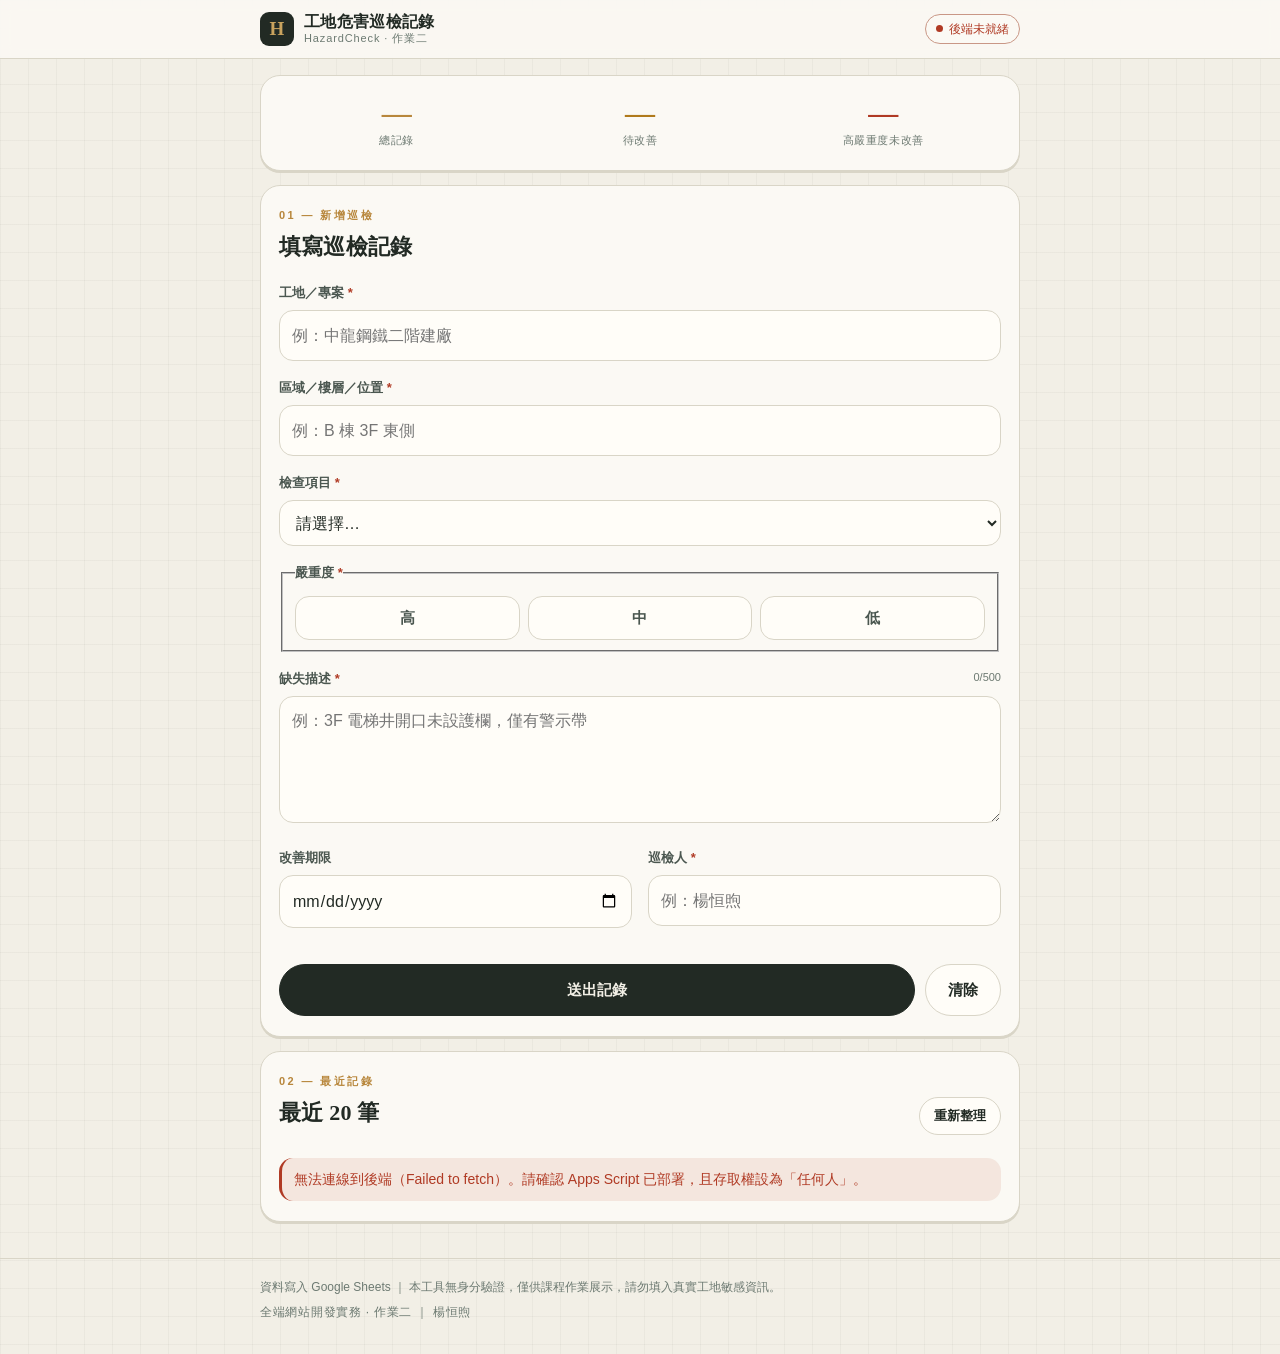
==== index.html @ 85766ab5 "refactor: 前端檔案移到 repo 根目錄，以符合 GitHub Pages 分支部署要求" ====
<!doctype html>
<html lang="zh-Hant">
<head>
  <meta charset="utf-8">
  <meta name="viewport" content="width=device-width, initial-scale=1">
  <meta name="theme-color" content="#faf8f4" media="(prefers-color-scheme: light)">
  <meta name="theme-color" content="#141210" media="(prefers-color-scheme: dark)">
  <title>工地危害巡檢記錄</title>
  <meta name="description" content="工地安衛人員的現場危害巡檢記錄工具：填寫即寫入 Google Sheets，並即時顯示缺失統計。">
  <meta name="robots" content="noindex,nofollow">
  <link rel="icon" href="data:image/svg+xml,<svg xmlns='http://www.w3.org/2000/svg' viewBox='0 0 100 100'><rect width='100' height='100' rx='22' fill='%23141210'/><text x='50' y='70' font-size='56' font-family='Georgia,serif' font-weight='700' text-anchor='middle' fill='%23c9a35e'>H</text></svg>">
  <link rel="stylesheet" href="./style.css">
</head>
<body>
  <header class="topbar">
    <div class="wrap topbar-inner">
      <div class="brand">
        <span class="brand-mark">H</span>
        <span class="brand-text">
          <strong>工地危害巡檢記錄</strong>
          <small>HazardCheck · 作業二</small>
        </span>
      </div>
      <span id="backend-status" class="status status--idle" role="status" aria-live="polite">
        <span class="dot"></span><span class="status-text">檢查後端…</span>
      </span>
    </div>
  </header>

  <main class="wrap">

    <!-- 統計 -->
    <section class="card stats-card" aria-labelledby="stats-heading">
      <h2 id="stats-heading" class="visually-hidden">統計</h2>
      <dl class="stats">
        <div class="stat">
          <dt>總記錄</dt>
          <dd id="stat-total">—</dd>
        </div>
        <div class="stat stat--warn">
          <dt>待改善</dt>
          <dd id="stat-open">—</dd>
        </div>
        <div class="stat stat--danger">
          <dt>高嚴重度未改善</dt>
          <dd id="stat-high">—</dd>
        </div>
      </dl>
    </section>

    <!-- 表單 -->
    <section class="card" aria-labelledby="form-heading">
      <p class="eyebrow">01 — 新增巡檢</p>
      <h2 id="form-heading" class="section-title">填寫巡檢記錄</h2>

      <form id="inspection-form" novalidate>
        <div class="field">
          <label for="f-site">工地／專案 <span class="req">*</span></label>
          <input id="f-site" name="site" type="text" maxlength="50" autocomplete="off"
                 list="site-list" placeholder="例：中龍鋼鐵二階建廠" required>
          <datalist id="site-list"></datalist>
          <p class="hint" data-error-for="site"></p>
        </div>

        <div class="field">
          <label for="f-area">區域／樓層／位置 <span class="req">*</span></label>
          <input id="f-area" name="area" type="text" maxlength="50" autocomplete="off"
                 placeholder="例：B 棟 3F 東側" required>
          <p class="hint" data-error-for="area"></p>
        </div>

        <div class="field">
          <label for="f-item">檢查項目 <span class="req">*</span></label>
          <select id="f-item" name="item" required>
            <option value="">請選擇…</option>
          </select>
          <p class="hint" data-error-for="item"></p>
        </div>

        <fieldset class="field">
          <legend>嚴重度 <span class="req">*</span></legend>
          <div class="segmented" role="radiogroup" aria-label="嚴重度">
            <label class="seg seg--high">
              <input type="radio" name="severity" value="高" required>
              <span>高</span>
            </label>
            <label class="seg seg--mid">
              <input type="radio" name="severity" value="中">
              <span>中</span>
            </label>
            <label class="seg seg--low">
              <input type="radio" name="severity" value="低">
              <span>低</span>
            </label>
          </div>
          <p class="hint" data-error-for="severity"></p>
        </fieldset>

        <div class="field">
          <label for="f-desc">缺失描述 <span class="req">*</span>
            <span class="counter"><span id="desc-count">0</span>/500</span>
          </label>
          <textarea id="f-desc" name="desc" rows="4" maxlength="500" required
                    placeholder="例：3F 電梯井開口未設護欄，僅有警示帶"></textarea>
          <p class="hint" data-error-for="desc"></p>
        </div>

        <div class="field-row">
          <div class="field">
            <label for="f-due">改善期限</label>
            <input id="f-due" name="dueDate" type="date">
            <p class="hint" data-error-for="dueDate"></p>
          </div>
          <div class="field">
            <label for="f-inspector">巡檢人 <span class="req">*</span></label>
            <input id="f-inspector" name="inspector" type="text" maxlength="30" autocomplete="off"
                   placeholder="例：楊恒煦" required>
            <p class="hint" data-error-for="inspector"></p>
          </div>
        </div>

        <div class="actions">
          <button id="submit-btn" type="submit" class="btn btn--primary">送出記錄</button>
          <button id="reset-btn" type="reset" class="btn btn--ghost">清除</button>
        </div>

        <p id="form-message" class="message" role="status" aria-live="polite"></p>
      </form>
    </section>

    <!-- 最近記錄 -->
    <section class="card" aria-labelledby="list-heading">
      <p class="eyebrow">02 — 最近記錄</p>
      <div class="list-head">
        <h2 id="list-heading" class="section-title">最近 20 筆</h2>
        <button id="refresh-btn" type="button" class="btn btn--ghost btn--sm">重新整理</button>
      </div>
      <p id="list-empty" class="empty" hidden>還沒有任何記錄。填寫第一筆吧。</p>
      <p id="list-error" class="message message--error" hidden></p>
      <ul id="record-list" class="records"></ul>
    </section>

  </main>

  <footer class="footer">
    <div class="wrap">
      <p>資料寫入 Google Sheets ｜ 本工具無身分驗證，僅供課程作業展示，請勿填入真實工地敏感資訊。</p>
      <p class="footer-meta">全端網站開發實務 · 作業二 ｜ 楊恒煦</p>
    </div>
  </footer>

  <template id="record-template">
    <li class="record">
      <div class="record-head">
        <span class="record-sev"></span>
        <span class="record-site"></span>
        <time class="record-time"></time>
      </div>
      <p class="record-area"></p>
      <p class="record-item"></p>
      <p class="record-desc"></p>
      <p class="record-foot"></p>
    </li>
  </template>

  <script src="./app.js"></script>
</body>
</html>
---- style.css ----
/* 工地危害巡檢記錄 — 樣式
   設計語言沿用個人 CV 網站：暖金主色、素紙底、襯線標題。手機優先。 */

:root {
  color-scheme: light;

  --gold: #b8873c;
  --gold-soft: #c9a35e;
  --ink: #222a24;
  --ink-2: #4b5750;
  --ink-3: #6d7a72;
  --paper: #f2efe6;
  --card: #fbf9f4;
  --line: #d9d5c7;
  --field: #fffdf8;

  --high: #b03a24;
  --mid: #b07a1c;
  --low: #4a7a58;

  --radius: 14px;
  --radius-lg: 20px;
  --shadow: 0 2px 0 var(--line);

  --serif: "Noto Serif TC", Georgia, "PMingLiU", serif;
  --sans: "Noto Sans TC", -apple-system, "Segoe UI", "Microsoft JhengHei", sans-serif;
}

@media (prefers-color-scheme: dark) {
  :root {
    color-scheme: dark;
    --gold: #d9ad63;
    --gold-soft: #c9a35e;
    --ink: #ece7dc;
    --ink-2: #c2bbae;
    --ink-3: #948d80;
    --paper: #14130f;
    --card: #1d1b16;
    --line: #35322a;
    --field: #232019;
    --high: #e2705a;
    --mid: #d9a94a;
    --low: #7fb28f;
    --shadow: 0 2px 0 var(--line);
  }
}

* { box-sizing: border-box; }

html { -webkit-text-size-adjust: 100%; }

body {
  margin: 0;
  min-height: 100vh;
  font-family: var(--sans);
  color: var(--ink);
  background-color: var(--paper);
  background-image:
    linear-gradient(color-mix(in srgb, var(--ink) 4%, transparent) 1px, transparent 1px),
    linear-gradient(90deg, color-mix(in srgb, var(--ink) 4%, transparent) 1px, transparent 1px);
  background-size: 28px 28px;
  line-height: 1.7;
}

.wrap {
  width: min(100% - 32px, 760px);
  margin-inline: auto;
}

.visually-hidden {
  position: absolute;
  width: 1px; height: 1px;
  padding: 0; margin: -1px;
  overflow: hidden; clip: rect(0 0 0 0);
  white-space: nowrap; border: 0;
}

/* ── 頂部 ───────────────────────────── */
.topbar {
  border-bottom: 1px solid var(--line);
  background: color-mix(in srgb, var(--card) 88%, transparent);
  backdrop-filter: blur(8px);
  position: sticky;
  top: 0;
  z-index: 10;
}

.topbar-inner {
  display: flex;
  align-items: center;
  justify-content: space-between;
  gap: 12px;
  padding: 12px 0;
}

.brand { display: flex; align-items: center; gap: 10px; min-width: 0; }

.brand-mark {
  flex: none;
  width: 34px; height: 34px;
  display: grid; place-items: center;
  border-radius: 9px;
  background: var(--ink);
  color: var(--gold-soft);
  font-family: var(--serif);
  font-weight: 700;
  font-size: 19px;
}

.brand-text { display: flex; flex-direction: column; line-height: 1.25; min-width: 0; }
.brand-text strong { font-family: var(--serif); font-size: 16px; letter-spacing: .02em; }
.brand-text small { color: var(--ink-3); font-size: 11px; letter-spacing: .08em; }

.status {
  flex: none;
  display: inline-flex; align-items: center; gap: 6px;
  font-size: 12px;
  color: var(--ink-3);
  border: 1px solid var(--line);
  border-radius: 999px;
  padding: 4px 10px;
  background: var(--card);
  white-space: nowrap;
}
.status .dot {
  width: 7px; height: 7px; border-radius: 50%;
  background: var(--ink-3);
}
.status--ok .dot { background: var(--low); }
.status--ok { color: var(--low); border-color: color-mix(in srgb, var(--low) 40%, var(--line)); }
.status--bad .dot { background: var(--high); }
.status--bad { color: var(--high); border-color: color-mix(in srgb, var(--high) 40%, var(--line)); }

/* ── 卡片 ───────────────────────────── */
main { padding: 16px 0 8px; display: grid; gap: 14px; }

.card {
  background: var(--card);
  border: 1px solid var(--line);
  border-radius: var(--radius-lg);
  box-shadow: var(--shadow);
  padding: 20px 18px;
}

.eyebrow {
  margin: 0 0 4px;
  font-size: 11px;
  letter-spacing: .22em;
  text-transform: uppercase;
  color: var(--gold);
  font-weight: 700;
}

.section-title {
  margin: 0 0 16px;
  font-family: var(--serif);
  font-size: 22px;
  font-weight: 700;
  letter-spacing: .01em;
}

/* ── 統計 ───────────────────────────── */
.stats {
  display: grid;
  grid-template-columns: repeat(3, 1fr);
  gap: 8px;
  margin: 0;
  text-align: center;
}

.stat dt {
  font-size: 11px;
  color: var(--ink-3);
  letter-spacing: .06em;
  order: 2;
}

.stat dd {
  margin: 0 0 2px;
  font-family: var(--serif);
  font-size: 30px;
  font-weight: 700;
  color: var(--gold);
  line-height: 1.1;
  order: 1;
}

.stat { display: flex; flex-direction: column; }
.stat--warn dd { color: var(--mid); }
.stat--danger dd { color: var(--high); }

/* ── 表單 ───────────────────────────── */
.field { margin-bottom: 16px; min-width: 0; }

.field-row { display: grid; gap: 16px; }
@media (min-width: 560px) {
  .field-row { grid-template-columns: 1fr 1fr; }
}

label, legend {
  display: block;
  font-size: 13px;
  font-weight: 600;
  margin-bottom: 6px;
  color: var(--ink-2);
}

legend { padding: 0; }

.req { color: var(--high); font-weight: 700; }

.counter {
  float: right;
  font-weight: 400;
  font-size: 11px;
  color: var(--ink-3);
  font-variant-numeric: tabular-nums;
}

input[type="text"],
input[type="date"],
select,
textarea {
  width: 100%;
  font: inherit;
  font-size: 16px; /* 避免 iOS 自動放大 */
  color: var(--ink);
  background: var(--field);
  border: 1px solid var(--line);
  border-radius: var(--radius);
  padding: 11px 12px;
  min-height: 46px;
  transition: border-color .15s, box-shadow .15s;
}

textarea { min-height: 96px; resize: vertical; line-height: 1.6; }

input:focus-visible,
select:focus-visible,
textarea:focus-visible,
button:focus-visible {
  outline: 3px solid color-mix(in srgb, var(--gold) 55%, transparent);
  outline-offset: 2px;
  border-color: var(--gold);
}

input[aria-invalid="true"],
select[aria-invalid="true"],
textarea[aria-invalid="true"] {
  border-color: var(--high);
  background: color-mix(in srgb, var(--high) 6%, var(--field));
}

.hint {
  margin: 5px 0 0;
  font-size: 12px;
  color: var(--high);
  min-height: 0;
}

.hint:empty { display: none; }

/* 嚴重度：分段控制 */
.segmented {
  display: grid;
  grid-template-columns: repeat(3, 1fr);
  gap: 8px;
}

.seg { margin: 0; }

.seg input {
  position: absolute;
  opacity: 0;
  pointer-events: none;
}

.seg span {
  display: grid;
  place-items: center;
  min-height: 44px;
  border: 1px solid var(--line);
  border-radius: var(--radius);
  background: var(--field);
  font-weight: 600;
  font-size: 15px;
  cursor: pointer;
  transition: all .15s;
}

.seg input:checked + span { color: #fff; border-color: transparent; }
.seg--high input:checked + span { background: var(--high); }
.seg--mid input:checked + span { background: var(--mid); }
.seg--low input:checked + span { background: var(--low); }

.seg input:focus-visible + span {
  outline: 3px solid color-mix(in srgb, var(--gold) 55%, transparent);
  outline-offset: 2px;
}

/* 按鈕 */
.actions { display: flex; gap: 10px; margin-top: 20px; }

.btn {
  font: inherit;
  font-size: 15px;
  font-weight: 600;
  border-radius: 999px;
  padding: 12px 22px;
  min-height: 46px;
  border: 1px solid var(--line);
  background: var(--field);
  color: var(--ink);
  cursor: pointer;
  transition: transform .12s, background .15s, opacity .15s;
}

.btn:active { transform: translateY(1px); }

.btn--primary {
  background: var(--ink);
  color: var(--paper);
  border-color: var(--ink);
  flex: 1;
}

.btn--primary:hover:not(:disabled) { background: color-mix(in srgb, var(--ink) 85%, var(--gold)); }

.btn--ghost:hover:not(:disabled) { border-color: var(--gold); color: var(--gold); }

.btn:disabled { opacity: .55; cursor: progress; }

.btn--sm { padding: 7px 14px; min-height: 36px; font-size: 13px; }

/* 訊息 */
.message {
  margin: 14px 0 0;
  font-size: 14px;
  padding: 10px 12px;
  border-radius: var(--radius);
  border-left: 3px solid transparent;
  display: none;
}

.message:not(:empty) { display: block; }
.message--ok { background: color-mix(in srgb, var(--low) 12%, transparent); border-left-color: var(--low); color: var(--low); }
.message--error { background: color-mix(in srgb, var(--high) 10%, transparent); border-left-color: var(--high); color: var(--high); }

/* ── 記錄列表 ───────────────────────── */
.list-head { display: flex; align-items: baseline; justify-content: space-between; gap: 10px; }
.list-head .section-title { margin-bottom: 12px; }

.empty, .records { margin: 0; }
.empty { color: var(--ink-3); font-size: 14px; padding: 12px 0; }

.records { list-style: none; padding: 0; display: grid; gap: 10px; }

.record {
  border: 1px solid var(--line);
  border-left-width: 4px;
  border-radius: var(--radius);
  padding: 12px 14px;
  background: var(--field);
}

.record--high { border-left-color: var(--high); }
.record--mid { border-left-color: var(--mid); }
.record--low { border-left-color: var(--low); }

.record-head {
  display: flex;
  align-items: center;
  gap: 8px;
  flex-wrap: wrap;
  margin-bottom: 6px;
}

.record-sev {
  font-size: 11px;
  font-weight: 700;
  padding: 2px 8px;
  border-radius: 999px;
  color: #fff;
}
.record--high .record-sev { background: var(--high); }
.record--mid .record-sev { background: var(--mid); }
.record--low .record-sev { background: var(--low); }

.record-site { font-weight: 700; font-size: 15px; }

.record-time {
  margin-left: auto;
  font-size: 11px;
  color: var(--ink-3);
  font-variant-numeric: tabular-nums;
}

.record-area, .record-item, .record-desc, .record-foot {
  margin: 0;
  font-size: 13px;
  color: var(--ink-2);
}

.record-area { color: var(--ink-3); font-size: 12px; }
.record-item { font-weight: 600; color: var(--gold); }
.record-desc { margin-top: 4px; overflow-wrap: anywhere; }
.record-foot { margin-top: 8px; font-size: 11px; color: var(--ink-3); }

/* ── 頁尾 ───────────────────────────── */
.footer {
  margin-top: 28px;
  padding: 18px 0 28px;
  border-top: 1px solid var(--line);
  font-size: 12px;
  color: var(--ink-3);
}
.footer p { margin: 0 0 4px; }
.footer-meta { letter-spacing: .06em; }

@media (prefers-reduced-motion: reduce) {
  * { transition: none !important; animation: none !important; }
  .btn:active { transform: none; }
}
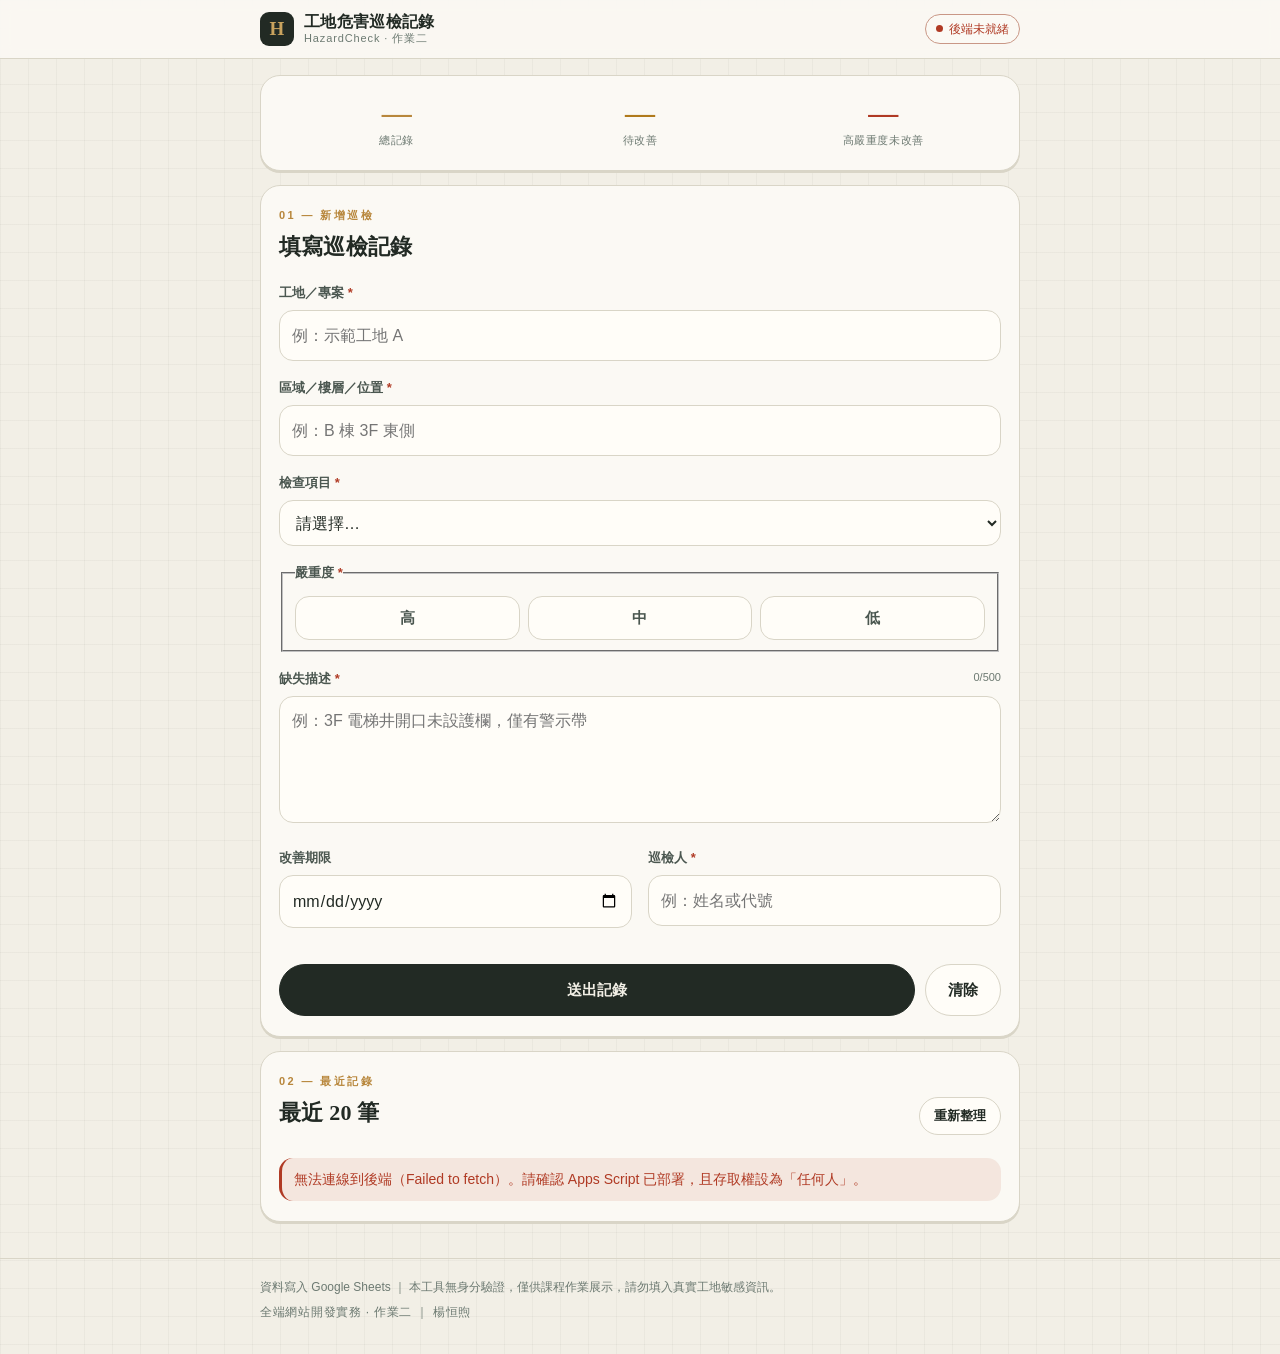
==== commit 1722c669: "chore: 範例與測試資料改用「示範工地」等代稱，移除真實公司與專案名稱" ====
--- a/index.html
+++ b/index.html
@@ -57,7 +57,7 @@
         <div class="field">
           <label for="f-site">工地／專案 <span class="req">*</span></label>
           <input id="f-site" name="site" type="text" maxlength="50" autocomplete="off"
-                 list="site-list" placeholder="例：中龍鋼鐵二階建廠" required>
+                 list="site-list" placeholder="例：示範工地 A" required>
           <datalist id="site-list"></datalist>
           <p class="hint" data-error-for="site"></p>
         </div>
@@ -114,7 +114,7 @@
           <div class="field">
             <label for="f-inspector">巡檢人 <span class="req">*</span></label>
             <input id="f-inspector" name="inspector" type="text" maxlength="30" autocomplete="off"
-                   placeholder="例：楊恒煦" required>
+                   placeholder="例：姓名或代號" required>
             <p class="hint" data-error-for="inspector"></p>
           </div>
         </div>
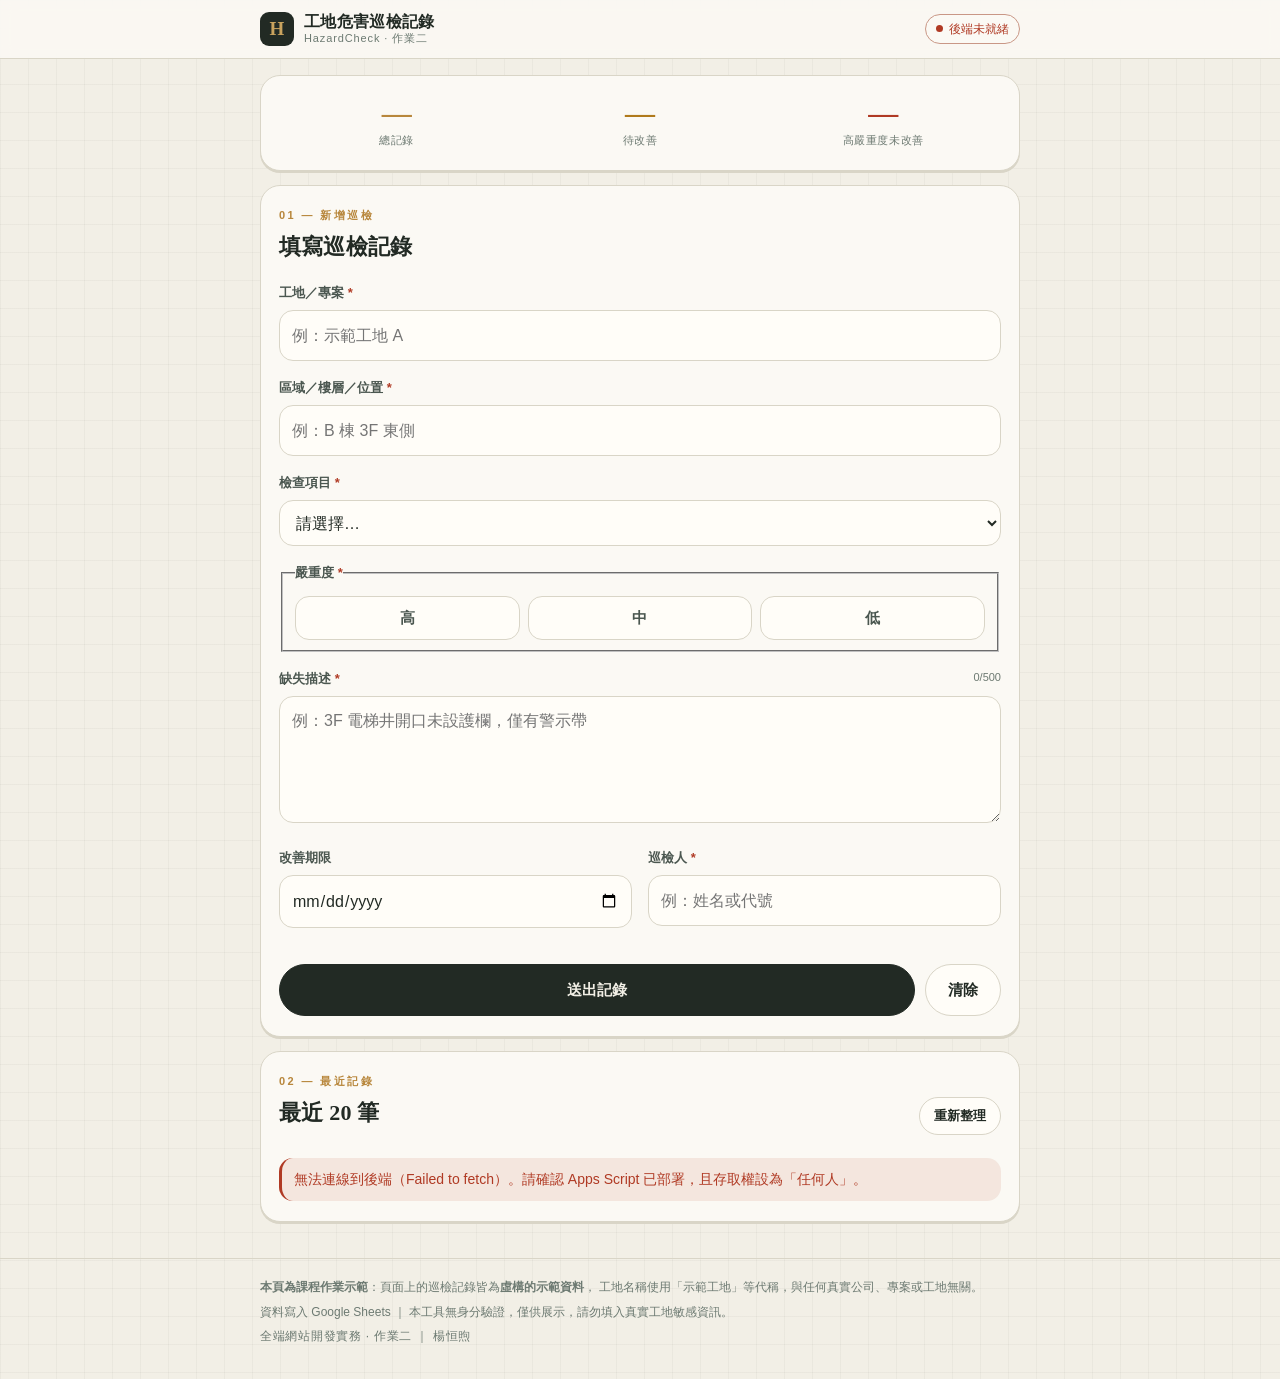
==== commit c1819fa3: "docs: 頁尾加註示範資料為虛構、與真實公司無關" ====
--- a/index.html
+++ b/index.html
@@ -144,7 +144,9 @@
 
   <footer class="footer">
     <div class="wrap">
-      <p>資料寫入 Google Sheets ｜ 本工具無身分驗證，僅供課程作業展示，請勿填入真實工地敏感資訊。</p>
+      <p><strong>本頁為課程作業示範</strong>：頁面上的巡檢記錄皆為<strong>虛構的示範資料</strong>，
+         工地名稱使用「示範工地」等代稱，與任何真實公司、專案或工地無關。</p>
+      <p>資料寫入 Google Sheets ｜ 本工具無身分驗證，僅供展示，請勿填入真實工地敏感資訊。</p>
       <p class="footer-meta">全端網站開發實務 · 作業二 ｜ 楊恒煦</p>
     </div>
   </footer>
